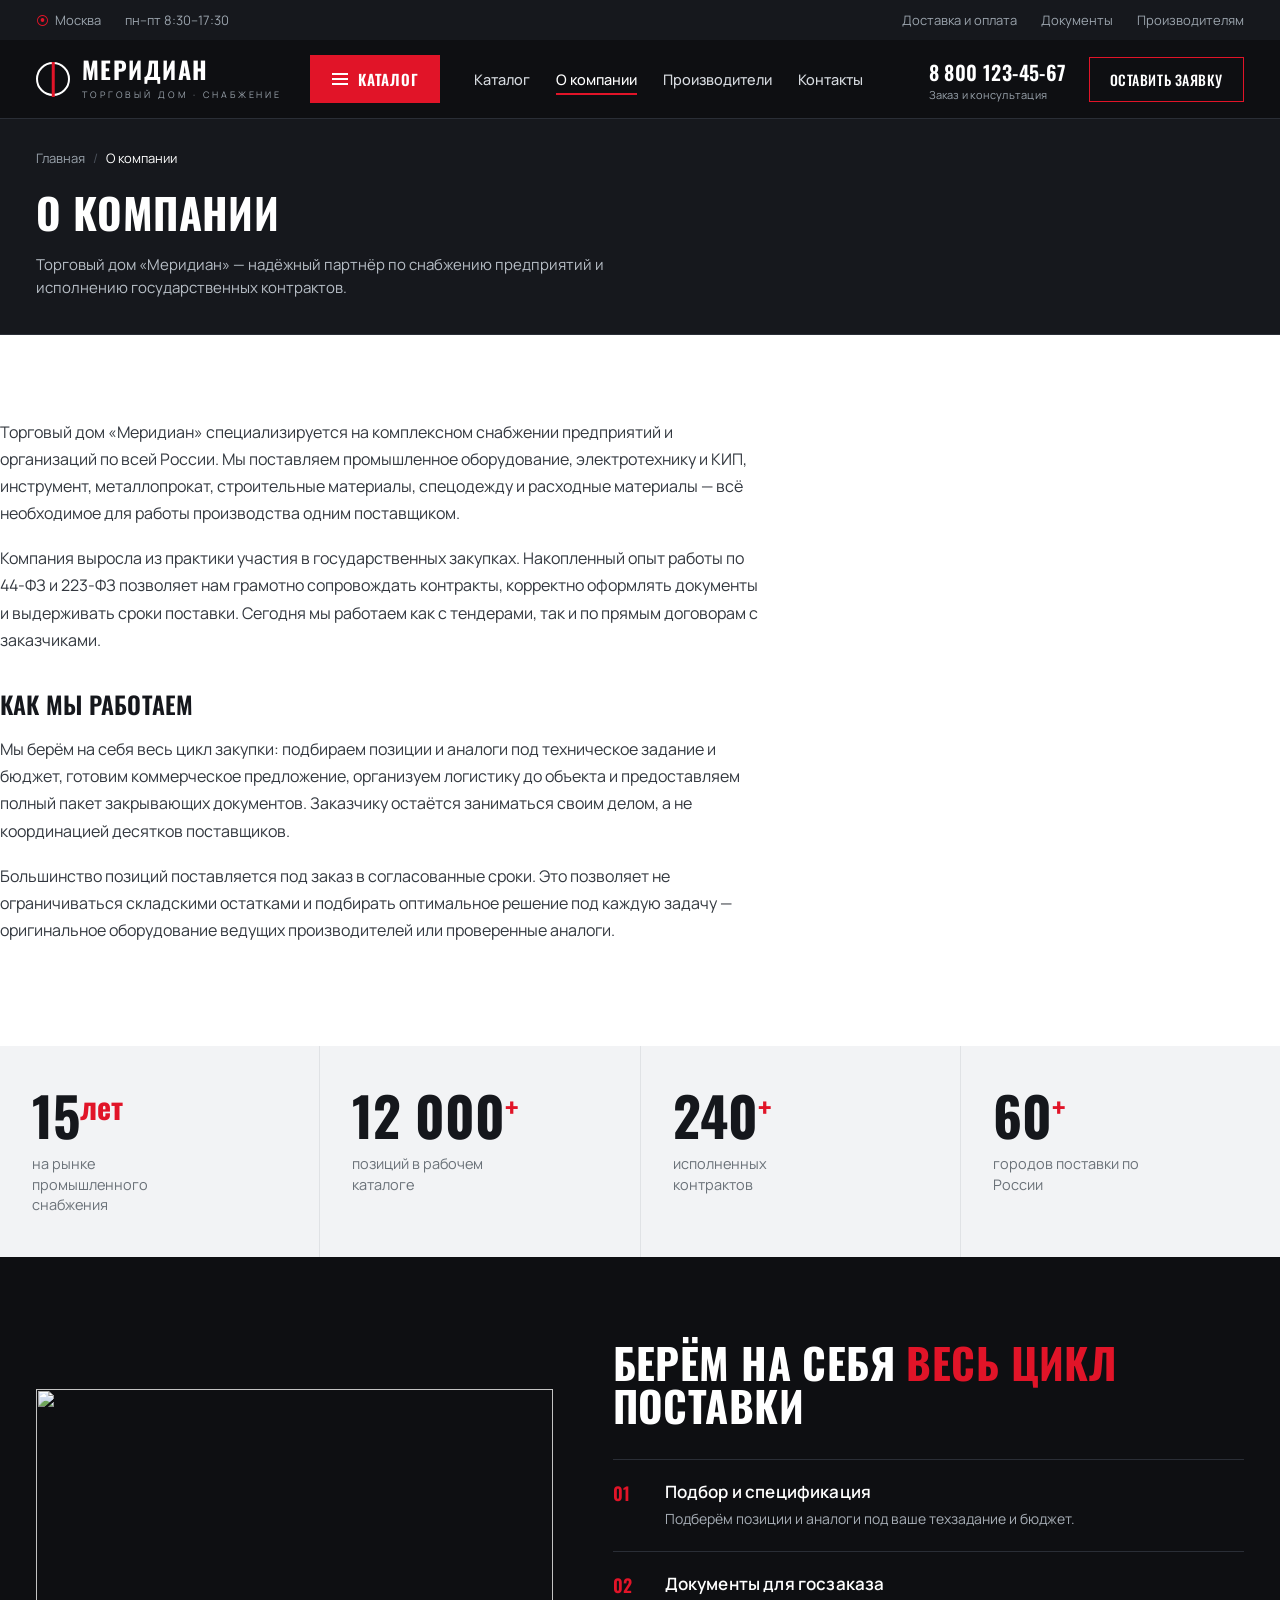
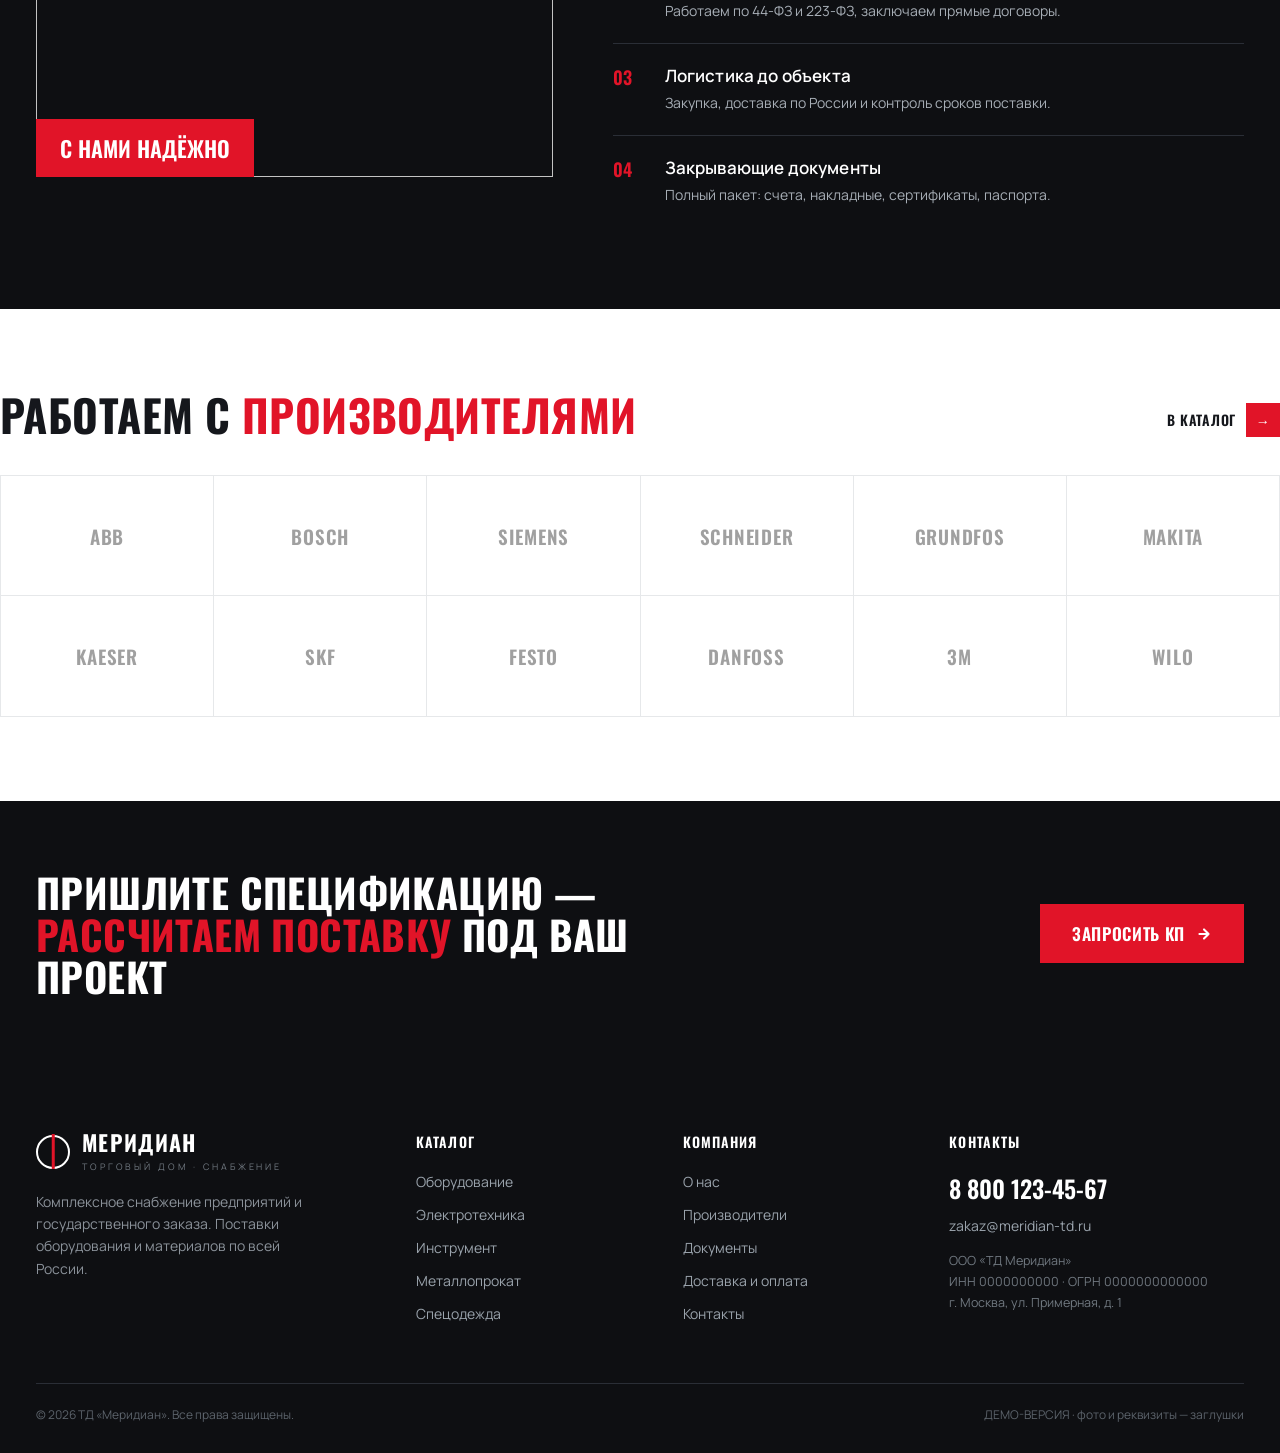
==== about.html @ c136e43e "Build Meridian catalog site: 5 pages + shared assets Co-Authored-By: Claude Opus 4.8 (1M context) <n" ====
<!DOCTYPE html>
<html lang="ru">
<head>
<meta charset="UTF-8">
<meta name="viewport" content="width=device-width, initial-scale=1.0">
<title>О компании — ТД «Меридиан»</title>
<meta name="description" content="ТД «Меридиан» — комплексное снабжение предприятий и государственного заказа. О компании, опыт, преимущества.">
<link rel="preconnect" href="https://fonts.googleapis.com">
<link rel="preconnect" href="https://fonts.gstatic.com" crossorigin>
<link href="https://fonts.googleapis.com/css2?family=Oswald:wght@500;600;700&family=Manrope:wght@400;500;600;700&display=swap" rel="stylesheet">
<link rel="stylesheet" href="assets/styles.css">
</head>
<body>

<div class="topbar"><div class="wrap">
  <div class="l"><span class="pin">Москва</span><span>пн–пт 8:30–17:30</span></div>
  <div class="r"><a href="contacts.html">Доставка и оплата</a><a href="contacts.html">Документы</a><a href="contacts.html">Производителям</a></div>
</div></div>

<header><div class="wrap hdr">
  <a class="logo" href="index.html"><span class="mark"></span><span><b>МЕРИДИАН</b><small>ТОРГОВЫЙ ДОМ · СНАБЖЕНИЕ</small></span></a>
  <a class="btn-cat" href="catalog.html"><span class="burger"><i></i><i></i><i></i></span>Каталог</a>
  <nav>
    <a href="catalog.html">Каталог</a>
    <a href="about.html" class="active">О компании</a>
    <a href="index.html#brands">Производители</a>
    <a href="contacts.html">Контакты</a>
  </nav>
  <div class="right">
    <div class="phone">8 800 123-45-67<small>Заказ и консультация</small></div>
    <a class="btn-req" href="contacts.html">Оставить заявку</a>
    <button class="mob-toggle" aria-label="Меню"><i></i><i></i><i></i></button>
  </div>
</div>
<div class="mob-menu">
  <a href="catalog.html">Каталог</a><a href="about.html">О компании</a>
  <a href="index.html#brands">Производители</a><a href="contacts.html">Контакты</a>
</div></header>

<section class="page-head"><div class="wrap">
  <div class="crumbs"><a href="index.html">Главная</a><span class="sep">/</span><span style="color:#fff">О компании</span></div>
  <h1>О компании</h1>
  <p>Торговый дом «Меридиан» — надёжный партнёр по снабжению предприятий и исполнению государственных контрактов.</p>
</div></section>

<section class="section wrap">
  <div class="prose">
    <p>Торговый дом «Меридиан» специализируется на комплексном снабжении предприятий и организаций по всей России. Мы поставляем промышленное оборудование, электротехнику и КИП, инструмент, металлопрокат, строительные материалы, спецодежду и расходные материалы — всё необходимое для работы производства одним поставщиком.</p>
    <p>Компания выросла из практики участия в государственных закупках. Накопленный опыт работы по 44-ФЗ и 223-ФЗ позволяет нам грамотно сопровождать контракты, корректно оформлять документы и выдерживать сроки поставки. Сегодня мы работаем как с тендерами, так и по прямым договорам с заказчиками.</p>
    <h3>Как мы работаем</h3>
    <p>Мы берём на себя весь цикл закупки: подбираем позиции и аналоги под техническое задание и бюджет, готовим коммерческое предложение, организуем логистику до объекта и предоставляем полный пакет закрывающих документов. Заказчику остаётся заниматься своим делом, а не координацией десятков поставщиков.</p>
    <p>Большинство позиций поставляется под заказ в согласованные сроки. Это позволяет не ограничиваться складскими остатками и подбирать оптимальное решение под каждую задачу — оригинальное оборудование ведущих производителей или проверенные аналоги.</p>
  </div>
</section>

<section class="stats"><div class="wrap">
  <div class="stat"><b>15<sup>лет</sup></b><span>на рынке промышленного снабжения</span></div>
  <div class="stat"><b>12 000<sup>+</sup></b><span>позиций в рабочем каталоге</span></div>
  <div class="stat"><b>240<sup>+</sup></b><span>исполненных контрактов</span></div>
  <div class="stat"><b>60<sup>+</sup></b><span>городов поставки по России</span></div>
</div></section>

<section class="adv section">
  <div class="wrap">
    <div class="img reveal"><img src="https://loremflickr.com/g/800/600/warehouse,logistics?lock=31" alt=""><span class="tag">С нами надёжно</span></div>
    <div>
      <h2 class="reveal">Берём на себя <span class="red">весь цикл</span> поставки</h2>
      <div class="list">
        <div class="row reveal"><div class="n">01</div><div><h4>Подбор и спецификация</h4><p>Подберём позиции и аналоги под ваше техзадание и бюджет.</p></div></div>
        <div class="row reveal"><div class="n">02</div><div><h4>Документы для госзаказа</h4><p>Работаем по 44-ФЗ и 223-ФЗ, заключаем прямые договоры.</p></div></div>
        <div class="row reveal"><div class="n">03</div><div><h4>Логистика до объекта</h4><p>Закупка, доставка по России и контроль сроков поставки.</p></div></div>
        <div class="row reveal"><div class="n">04</div><div><h4>Закрывающие документы</h4><p>Полный пакет: счета, накладные, сертификаты, паспорта.</p></div></div>
      </div>
    </div>
  </div>
</section>

<section class="section wrap brands" id="brands">
  <div class="sec-top"><h2>Работаем с <span class="red">производителями</span></h2><a class="see-all" href="catalog.html">В каталог <span class="sq">→</span></a></div>
  <div class="grid">
    <div class="brand">ABB</div><div class="brand">Bosch</div><div class="brand">Siemens</div>
    <div class="brand">Schneider</div><div class="brand">Grundfos</div><div class="brand">Makita</div>
    <div class="brand">KAESER</div><div class="brand">SKF</div><div class="brand">Festo</div>
    <div class="brand">Danfoss</div><div class="brand">3M</div><div class="brand">Wilo</div>
  </div>
</section>

<section class="ctaband">
  <div class="bg"></div>
  <div class="wrap">
    <h2>Пришлите спецификацию — <span class="red">рассчитаем поставку</span> под ваш проект</h2>
    <a class="h-btn primary" href="contacts.html" style="font-size:17px;padding:17px 32px">Запросить КП
      <svg class="arr-ico" viewBox="0 0 14 14" fill="none"><path d="M3 7h8M7 3l4 4-4 4" stroke="#fff" stroke-width="1.8" stroke-linecap="round" stroke-linejoin="round"/></svg></a>
  </div>
</section>

<footer><div class="wrap">
  <div class="foot">
    <div>
      <div class="logo"><span class="mark"></span><span><b>МЕРИДИАН</b><small style="color:#717981">ТОРГОВЫЙ ДОМ · СНАБЖЕНИЕ</small></span></div>
      <p style="margin-top:18px;font-size:14px;line-height:1.6;max-width:280px;color:#8b929a">Комплексное снабжение предприятий и государственного заказа. Поставки оборудования и материалов по всей России.</p>
    </div>
    <div><h5>Каталог</h5><ul><li><a href="catalog.html">Оборудование</a></li><li><a href="catalog.html">Электротехника</a></li><li><a href="catalog.html">Инструмент</a></li><li><a href="catalog.html">Металлопрокат</a></li><li><a href="catalog.html">Спецодежда</a></li></ul></div>
    <div><h5>Компания</h5><ul><li><a href="about.html">О нас</a></li><li><a href="index.html#brands">Производители</a></li><li><a href="contacts.html">Документы</a></li><li><a href="contacts.html">Доставка и оплата</a></li><li><a href="contacts.html">Контакты</a></li></ul></div>
    <div>
      <h5>Контакты</h5>
      <div class="ph">8 800 123-45-67</div>
      <p style="margin-top:8px"><a href="mailto:zakaz@meridian-td.ru">zakaz@meridian-td.ru</a></p>
      <p class="foot-req">ООО «ТД Меридиан»<br>ИНН 0000000000 · ОГРН 0000000000000<br>г. Москва, ул. Примерная, д. 1</p>
    </div>
  </div>
  <div class="foot-bottom"><span>© 2026 ТД «Меридиан». Все права защищены.</span><span>ДЕМО-ВЕРСИЯ · фото и реквизиты — заглушки</span></div>
</div></footer>

<script src="assets/main.js"></script>
</body>
</html>
---- assets/styles.css ----
:root{
  --black:#0E0F12; --black-2:#16181D; --gray:#23262D; --line:#2A2E36;
  --paper:#FFFFFF; --soft:#F2F3F5; --red:#E11428; --red-d:#B60E1F;
  --txt:#15171C; --muted:#6A7178; --muted-d:#9AA3AC;
}
*{margin:0;padding:0;box-sizing:border-box}
html{scroll-behavior:smooth}
body{font-family:'Manrope',sans-serif;background:var(--paper);color:var(--txt);-webkit-font-smoothing:antialiased;overflow-x:hidden}
h1,h2,h3,h4,.disp{font-family:'Oswald',sans-serif;text-transform:uppercase;letter-spacing:.01em;font-weight:600}
.wrap{max-width:1280px;margin:0 auto;padding:0 36px}
a{text-decoration:none;color:inherit}
.red{color:var(--red)}
img{display:block;max-width:100%}

/* ===== TOP BAR ===== */
.topbar{background:var(--black-2);color:var(--muted-d);font-size:13px}
.topbar .wrap{display:flex;justify-content:space-between;align-items:center;height:40px}
.topbar a{color:var(--muted-d);transition:.2s}
.topbar a:hover{color:#fff}
.topbar .l,.topbar .r{display:flex;gap:24px;align-items:center}
.topbar .pin::before{content:"⦿";margin-right:6px;color:var(--red)}

/* ===== HEADER ===== */
header{background:var(--black);position:sticky;top:0;z-index:200;border-bottom:1px solid var(--line)}
.hdr{display:flex;align-items:center;gap:28px;height:78px}
.logo{display:flex;align-items:center;gap:12px;color:#fff}
.logo .mark{width:34px;height:34px;border:2.5px solid #fff;border-radius:50%;position:relative;flex:none}
.logo .mark::before{content:"";position:absolute;left:50%;top:-2.5px;bottom:-2.5px;width:2.5px;background:var(--red);transform:translateX(-50%)}
.logo b{font-family:'Oswald',sans-serif;font-size:24px;font-weight:700;letter-spacing:.06em;line-height:1}
.logo small{display:block;font-size:9px;letter-spacing:.32em;color:var(--muted-d);margin-top:3px;font-family:'Manrope'}
.btn-cat{background:var(--red);color:#fff;font-family:'Oswald';text-transform:uppercase;font-weight:600;letter-spacing:.05em;font-size:15px;padding:13px 22px;display:flex;align-items:center;gap:10px;transition:.2s}
.btn-cat:hover{background:var(--red-d)}
.btn-cat .burger{display:flex;flex-direction:column;gap:3px}
.btn-cat .burger i{width:16px;height:2px;background:#fff;display:block}
header nav{display:flex;gap:26px;margin-left:6px}
header nav a{color:#D7DBE0;font-size:14.5px;font-weight:500;transition:.2s;position:relative;padding:6px 0}
header nav a:hover,header nav a.active{color:#fff}
header nav a.active::after{content:"";position:absolute;left:0;right:0;bottom:0;height:2px;background:var(--red)}
.hdr .right{margin-left:auto;display:flex;align-items:center;gap:22px}
.hdr .phone{color:#fff;font-family:'Oswald';font-size:20px;font-weight:600;letter-spacing:.02em}
.hdr .phone small{display:block;font-family:'Manrope';font-size:11px;color:var(--muted-d);font-weight:400;letter-spacing:.02em;text-transform:none}
.btn-req{background:transparent;border:1.5px solid var(--red);color:#fff;font-family:'Oswald';text-transform:uppercase;font-weight:500;letter-spacing:.04em;font-size:14px;padding:11px 20px;transition:.2s;cursor:pointer}
.btn-req:hover{background:var(--red)}
.mob-toggle{display:none;background:none;border:none;flex-direction:column;gap:5px;cursor:pointer;padding:6px}
.mob-toggle i{width:24px;height:2px;background:#fff;display:block}
.mob-menu{display:none;background:var(--black-2);border-bottom:1px solid var(--line)}
.mob-menu a{display:block;color:#D7DBE0;padding:14px 36px;border-top:1px solid var(--line);font-weight:500}
.mob-menu.open{display:block}

/* ===== BUTTONS ===== */
.h-btn{font-family:'Oswald';text-transform:uppercase;font-weight:600;letter-spacing:.04em;font-size:16px;padding:15px 28px;display:inline-flex;align-items:center;gap:11px;transition:.2s;cursor:pointer;border:none}
.h-btn.primary{background:var(--red);color:#fff}.h-btn.primary:hover{background:var(--red-d)}
.h-btn.ghost{border:1.5px solid #444a54;color:#fff;background:transparent}.h-btn.ghost:hover{border-color:#fff}
.arr-ico{width:16px;height:16px}

/* ===== HERO ===== */
.hero{position:relative;background:var(--black);color:#fff;overflow:hidden}
.hero .bg{position:absolute;inset:0;background:url("https://loremflickr.com/g/1600/900/factory,industrial?lock=10") center/cover;opacity:.28;filter:contrast(1.1)}
.hero .bg::after{content:"";position:absolute;inset:0;background:linear-gradient(100deg,var(--black) 30%,rgba(14,15,18,.55) 70%,rgba(225,20,40,.25))}
.hero .wrap{position:relative;padding:78px 36px 0}
.hero .eyebrow{font-family:'Manrope';font-size:13px;letter-spacing:.18em;text-transform:uppercase;color:var(--red);font-weight:600}
.hero h1{font-size:clamp(38px,5.6vw,68px);line-height:1.02;margin-top:18px;max-width:880px;font-weight:700}
.hero .sub{font-family:'Manrope';font-size:18px;color:#C4CAD1;margin-top:22px;max-width:560px;line-height:1.55}
.hero-actions{margin-top:34px;display:flex;gap:16px;flex-wrap:wrap}
.pills{display:flex;gap:14px;margin-top:48px;flex-wrap:wrap;padding-bottom:42px}
.pill{display:flex;align-items:center;gap:12px;background:rgba(255,255,255,.05);border:1px solid var(--line);padding:14px 18px;font-size:14px;color:#D7DBE0;font-weight:500}
.pill .dot{width:9px;height:9px;background:var(--red);flex:none;transform:rotate(45deg)}
.notice{position:relative;background:var(--red);color:#fff;font-size:13.5px;font-weight:500}
.notice .wrap{padding:11px 36px;display:flex;align-items:center;gap:10px}
.notice b{font-family:'Oswald';letter-spacing:.04em}

/* ===== STATS ===== */
.stats{background:var(--soft)}
.stats .wrap{display:grid;grid-template-columns:repeat(4,1fr);gap:1px;background:#e0e2e5;padding:0}
.stat{background:var(--soft);padding:42px 32px;text-align:left}
.stat b{font-family:'Oswald';font-size:54px;font-weight:700;color:var(--txt);line-height:1;display:block}
.stat b sup{color:var(--red);font-size:30px;top:-.5em}
.stat span{display:block;margin-top:12px;color:var(--muted);font-size:14.5px;line-height:1.4;max-width:170px}

/* ===== SECTION HEADS ===== */
.section{padding:84px 0}
.sec-top{display:flex;justify-content:space-between;align-items:flex-end;margin-bottom:38px;gap:20px;flex-wrap:wrap}
.sec-top h2{font-size:clamp(30px,3.8vw,44px);font-weight:700;line-height:1}
.see-all{font-family:'Oswald';text-transform:uppercase;font-weight:600;letter-spacing:.05em;font-size:14px;color:var(--txt);display:flex;align-items:center;gap:10px;transition:.2s}
.see-all .sq{width:34px;height:34px;background:var(--red);color:#fff;display:flex;align-items:center;justify-content:center;transition:.2s}
.see-all:hover .sq{background:var(--red-d)}

/* ===== CATALOG GRID (categories) ===== */
.cat-grid{display:grid;grid-template-columns:repeat(4,1fr);gap:18px}
.cat{position:relative;aspect-ratio:1/1.02;overflow:hidden;background:var(--black);display:block}
.cat img{position:absolute;inset:0;width:100%;height:100%;object-fit:cover;filter:grayscale(1) contrast(1.05);transition:.5s;opacity:.85}
.cat::after{content:"";position:absolute;inset:0;background:linear-gradient(180deg,rgba(14,15,18,.1) 30%,rgba(14,15,18,.92))}
.cat:hover img{transform:scale(1.06);opacity:1}
.cat .body{position:absolute;left:0;right:0;bottom:0;padding:22px;z-index:2}
.cat .lbl{display:inline-block;background:var(--red);color:#fff;font-family:'Oswald';text-transform:uppercase;font-weight:600;font-size:11px;letter-spacing:.08em;padding:5px 10px;margin-bottom:12px}
.cat h3{color:#fff;font-size:21px;line-height:1.05;font-weight:600}
.cat p{color:#B7BEC6;font-size:13px;margin-top:8px;font-family:'Manrope'}
.cat .go{position:absolute;top:18px;right:18px;width:38px;height:38px;background:rgba(255,255,255,.12);backdrop-filter:blur(4px);display:flex;align-items:center;justify-content:center;color:#fff;z-index:2;transition:.25s;opacity:0;transform:translateY(-6px)}
.cat:hover .go{opacity:1;transform:none;background:var(--red)}

/* ===== ADVANTAGES ===== */
.adv{background:var(--black);color:#fff}
.adv .wrap{display:grid;grid-template-columns:.9fr 1.1fr;gap:60px;align-items:center}
.adv .img{position:relative;aspect-ratio:4/3;overflow:hidden}
.adv .img img{width:100%;height:100%;object-fit:cover;filter:grayscale(.4) contrast(1.05)}
.adv .img .tag{position:absolute;left:0;bottom:0;background:var(--red);color:#fff;padding:18px 24px;font-family:'Oswald';font-size:22px;font-weight:600;text-transform:uppercase;line-height:1}
.adv h2{font-size:clamp(30px,3.6vw,42px);font-weight:700;line-height:1.02}
.adv .list{margin-top:32px;display:grid;gap:2px}
.adv .row{display:flex;gap:18px;padding:20px 0;border-top:1px solid var(--line)}
.adv .row .n{font-family:'Oswald';color:var(--red);font-size:18px;font-weight:600;flex:none;width:34px}
.adv .row h4{font-size:17px;font-weight:600;text-transform:none;font-family:'Manrope';color:#fff;margin-bottom:5px}
.adv .row p{color:#A7AEB6;font-size:14px;line-height:1.5}

/* ===== BRANDS ===== */
.brands .grid{display:grid;grid-template-columns:repeat(6,1fr);gap:1px;background:#e6e8ea;border:1px solid #e6e8ea}
.brand{background:#fff;aspect-ratio:16/9;display:flex;align-items:center;justify-content:center;font-family:'Oswald';font-weight:600;font-size:19px;letter-spacing:.04em;color:#9aa1a8;filter:grayscale(1);transition:.25s;text-transform:uppercase}
.brand:hover{color:var(--txt);filter:none}

/* ===== GEOGRAPHY ===== */
.geo{background:var(--soft)}
.geo .wrap{display:grid;grid-template-columns:.8fr 1.2fr;gap:48px}
.geo .tabs{display:flex;flex-direction:column;gap:10px}
.geo .tab{background:#fff;border-left:3px solid transparent;padding:16px 20px;font-weight:600;font-family:'Manrope';font-size:15px;cursor:pointer;transition:.2s;display:flex;justify-content:space-between;align-items:center}
.geo .tab.active,.geo .tab:hover{border-left-color:var(--red);color:var(--red)}
.geo .panel{background:#fff;padding:38px}
.geo .panel .label{font-family:'Oswald';text-transform:uppercase;color:var(--muted);font-size:12px;letter-spacing:.1em;margin-bottom:6px}
.geo .panel .val{font-size:17px;font-weight:600;margin-bottom:22px}
.geo .panel .row2{display:grid;grid-template-columns:1fr 1fr;gap:22px}

/* ===== CTA ===== */
.ctaband{position:relative;background:var(--black);color:#fff;overflow:hidden}
.ctaband .bg{position:absolute;inset:0;background:url("https://loremflickr.com/g/1600/500/factory,industrial?lock=32") center/cover;opacity:.2}
.ctaband .wrap{position:relative;padding:70px 36px;display:flex;justify-content:space-between;align-items:center;gap:30px;flex-wrap:wrap}
.ctaband h2{font-size:clamp(28px,3.4vw,40px);font-weight:700;max-width:620px;line-height:1.05}

/* ===== FOOTER ===== */
footer{background:var(--black);color:var(--muted-d);padding:64px 0 30px}
.foot{display:grid;grid-template-columns:1.5fr 1fr 1fr 1.3fr;gap:40px}
footer .logo b{font-size:22px}
footer h5{font-family:'Oswald';text-transform:uppercase;color:#fff;font-size:14px;letter-spacing:.08em;margin-bottom:18px;font-weight:600}
footer ul{list-style:none}
footer li{margin-bottom:11px}
footer a{font-size:14px;transition:.2s}
footer a:hover{color:#fff}
footer .ph{font-family:'Oswald';font-size:24px;color:#fff;font-weight:600}
.foot-req{font-size:12.5px;line-height:1.7;color:#717981;margin-top:14px}
.foot-bottom{margin-top:48px;padding-top:22px;border-top:1px solid var(--line);display:flex;justify-content:space-between;font-size:12px;color:#5C636B;flex-wrap:wrap;gap:10px}

/* ===== BREADCRUMBS / PAGE HEAD ===== */
.page-head{background:var(--black-2);color:#fff;padding:30px 0 34px;border-bottom:1px solid var(--line)}
.crumbs{font-size:13px;color:var(--muted-d);display:flex;gap:8px;flex-wrap:wrap}
.crumbs a:hover{color:#fff}
.crumbs .sep{color:#4a505a}
.page-head h1{font-size:clamp(28px,3.6vw,42px);font-weight:700;margin-top:14px}
.page-head p{color:#B7BEC6;margin-top:10px;max-width:640px;font-size:15px;line-height:1.55}

/* ===== CATALOG LAYOUT (products) ===== */
.catalog{display:grid;grid-template-columns:260px 1fr;gap:36px;align-items:start}
.side{border:1px solid #e6e8ea}
.side h5{font-family:'Oswald';text-transform:uppercase;font-size:14px;letter-spacing:.08em;padding:18px 20px;background:var(--soft);border-bottom:1px solid #e6e8ea}
.side a{display:block;padding:13px 20px;font-size:14px;font-weight:500;border-bottom:1px solid #eef0f2;transition:.2s}
.side a:last-child{border-bottom:none}
.side a:hover{background:var(--soft);color:var(--red)}
.side a.active{color:var(--red);border-left:3px solid var(--red);padding-left:17px}
.prod-grid{display:grid;grid-template-columns:repeat(3,1fr);gap:20px}
.prod{border:1px solid #e6e8ea;background:#fff;display:flex;flex-direction:column;transition:.25s}
.prod:hover{box-shadow:0 12px 30px rgba(14,15,18,.12);transform:translateY(-3px)}
.prod .ph{position:relative;aspect-ratio:4/3;overflow:hidden;background:var(--soft)}
.prod .ph img{width:100%;height:100%;object-fit:cover;filter:grayscale(.5)}
.prod .stk{position:absolute;top:10px;left:10px;background:var(--black);color:#fff;font-family:'Oswald';font-size:10px;letter-spacing:.06em;text-transform:uppercase;padding:5px 9px}
.prod .body{padding:16px 16px 18px;display:flex;flex-direction:column;flex:1}
.prod .art{font-family:'Manrope';font-size:11px;color:var(--muted);letter-spacing:.04em}
.prod h3{font-family:'Manrope';font-size:15px;font-weight:600;text-transform:none;letter-spacing:0;margin:6px 0 12px;line-height:1.35;color:var(--txt)}
.prod .price{margin-top:auto;font-family:'Oswald';text-transform:uppercase;font-size:14px;color:var(--txt);font-weight:600}
.prod .price span{display:block;font-family:'Manrope';font-size:11px;color:var(--muted);font-weight:400;text-transform:none;margin-top:2px}
.prod .req{margin-top:14px;width:100%;justify-content:center;font-size:14px;padding:11px}

/* ===== PRODUCT PAGE ===== */
.pdp{display:grid;grid-template-columns:1fr 1fr;gap:48px;align-items:start}
.pdp .gallery .main{aspect-ratio:4/3;overflow:hidden;background:var(--soft);border:1px solid #e6e8ea}
.pdp .gallery .main img{width:100%;height:100%;object-fit:cover;filter:grayscale(.4)}
.pdp .gallery .thumbs{display:grid;grid-template-columns:repeat(4,1fr);gap:10px;margin-top:10px}
.pdp .gallery .thumbs div{aspect-ratio:1;overflow:hidden;border:1px solid #e6e8ea;cursor:pointer}
.pdp .gallery .thumbs img{width:100%;height:100%;object-fit:cover;filter:grayscale(.6)}
.pdp .info .art{font-family:'Manrope';font-size:13px;color:var(--muted)}
.pdp .info h1{font-size:clamp(24px,3vw,34px);font-weight:700;margin:8px 0 16px;line-height:1.05}
.pdp .info .lead{color:var(--muted);line-height:1.6;font-size:15px}
.pdp .pricebox{border:1px solid #e6e8ea;padding:24px;margin:24px 0;display:flex;justify-content:space-between;align-items:center;gap:20px;flex-wrap:wrap;background:var(--soft)}
.pdp .pricebox .pr{font-family:'Oswald';text-transform:uppercase;font-size:24px;font-weight:700}
.pdp .pricebox .pr span{display:block;font-family:'Manrope';font-size:12px;color:var(--muted);font-weight:400;text-transform:none;margin-top:4px}
.spec-table{width:100%;border-collapse:collapse;margin-top:10px}
.spec-table th,.spec-table td{text-align:left;padding:13px 0;border-bottom:1px solid #eef0f2;font-size:14px}
.spec-table th{color:var(--muted);font-weight:500;width:45%}
.spec-table td{font-weight:600}
.spec-h{font-family:'Oswald';text-transform:uppercase;font-size:18px;font-weight:600;margin:30px 0 6px}

/* ===== ABOUT ===== */
.prose{max-width:760px}
.prose p{font-size:16px;line-height:1.7;color:#33383f;margin-bottom:18px}
.prose h3{font-size:24px;font-weight:600;margin:32px 0 14px}

/* ===== CONTACTS ===== */
.contacts-grid{display:grid;grid-template-columns:1fr 1fr;gap:48px;align-items:start}
.contact-card{border:1px solid #e6e8ea;padding:30px}
.contact-card .label{font-family:'Oswald';text-transform:uppercase;color:var(--muted);font-size:12px;letter-spacing:.1em;margin-bottom:5px}
.contact-card .val{font-size:17px;font-weight:600;margin-bottom:22px}
.contact-card .val a:hover{color:var(--red)}
.form label{display:block;font-size:13px;font-weight:600;margin:0 0 7px}
.form input,.form textarea{width:100%;border:1px solid #d7dbe0;padding:13px 15px;font-family:'Manrope';font-size:15px;margin-bottom:18px;background:#fff}
.form input:focus,.form textarea:focus{outline:none;border-color:var(--red)}
.form textarea{min-height:120px;resize:vertical}
.map-ph{aspect-ratio:16/8;background:linear-gradient(135deg,#23262d,#0e0f12);display:flex;align-items:center;justify-content:center;color:var(--muted-d);font-family:'Oswald';letter-spacing:.06em;text-transform:uppercase;font-size:14px;border:1px solid var(--line);margin-top:24px}
.form-note{font-size:12px;color:var(--muted);margin-top:-8px;margin-bottom:14px}

/* ===== RELATED ===== */
.related .prod-grid{grid-template-columns:repeat(4,1fr)}

/* ===== REVEAL ===== */
.reveal{opacity:0;transform:translateY(22px);transition:opacity .7s cubic-bezier(.2,.7,.2,1),transform .7s cubic-bezier(.2,.7,.2,1)}
.reveal.in{opacity:1;transform:none}

@media(max-width:1040px){
  .cat-grid{grid-template-columns:repeat(2,1fr)}
  .brands .grid{grid-template-columns:repeat(3,1fr)}
  .stats .wrap{grid-template-columns:repeat(2,1fr)}
  .adv .wrap,.geo .wrap,.pdp,.contacts-grid{grid-template-columns:1fr;gap:34px}
  .catalog{grid-template-columns:1fr}
  .prod-grid,.related .prod-grid{grid-template-columns:repeat(3,1fr)}
  header nav,.topbar{display:none}
  .mob-toggle{display:flex}
  .hdr .phone{display:none}
}
@media(max-width:600px){
  .wrap{padding:0 18px}.hero .wrap{padding:54px 18px 0}
  .cat-grid,.brands .grid,.prod-grid,.related .prod-grid{grid-template-columns:1fr 1fr}
  .foot{grid-template-columns:1fr 1fr}
  .btn-req{display:none}
}
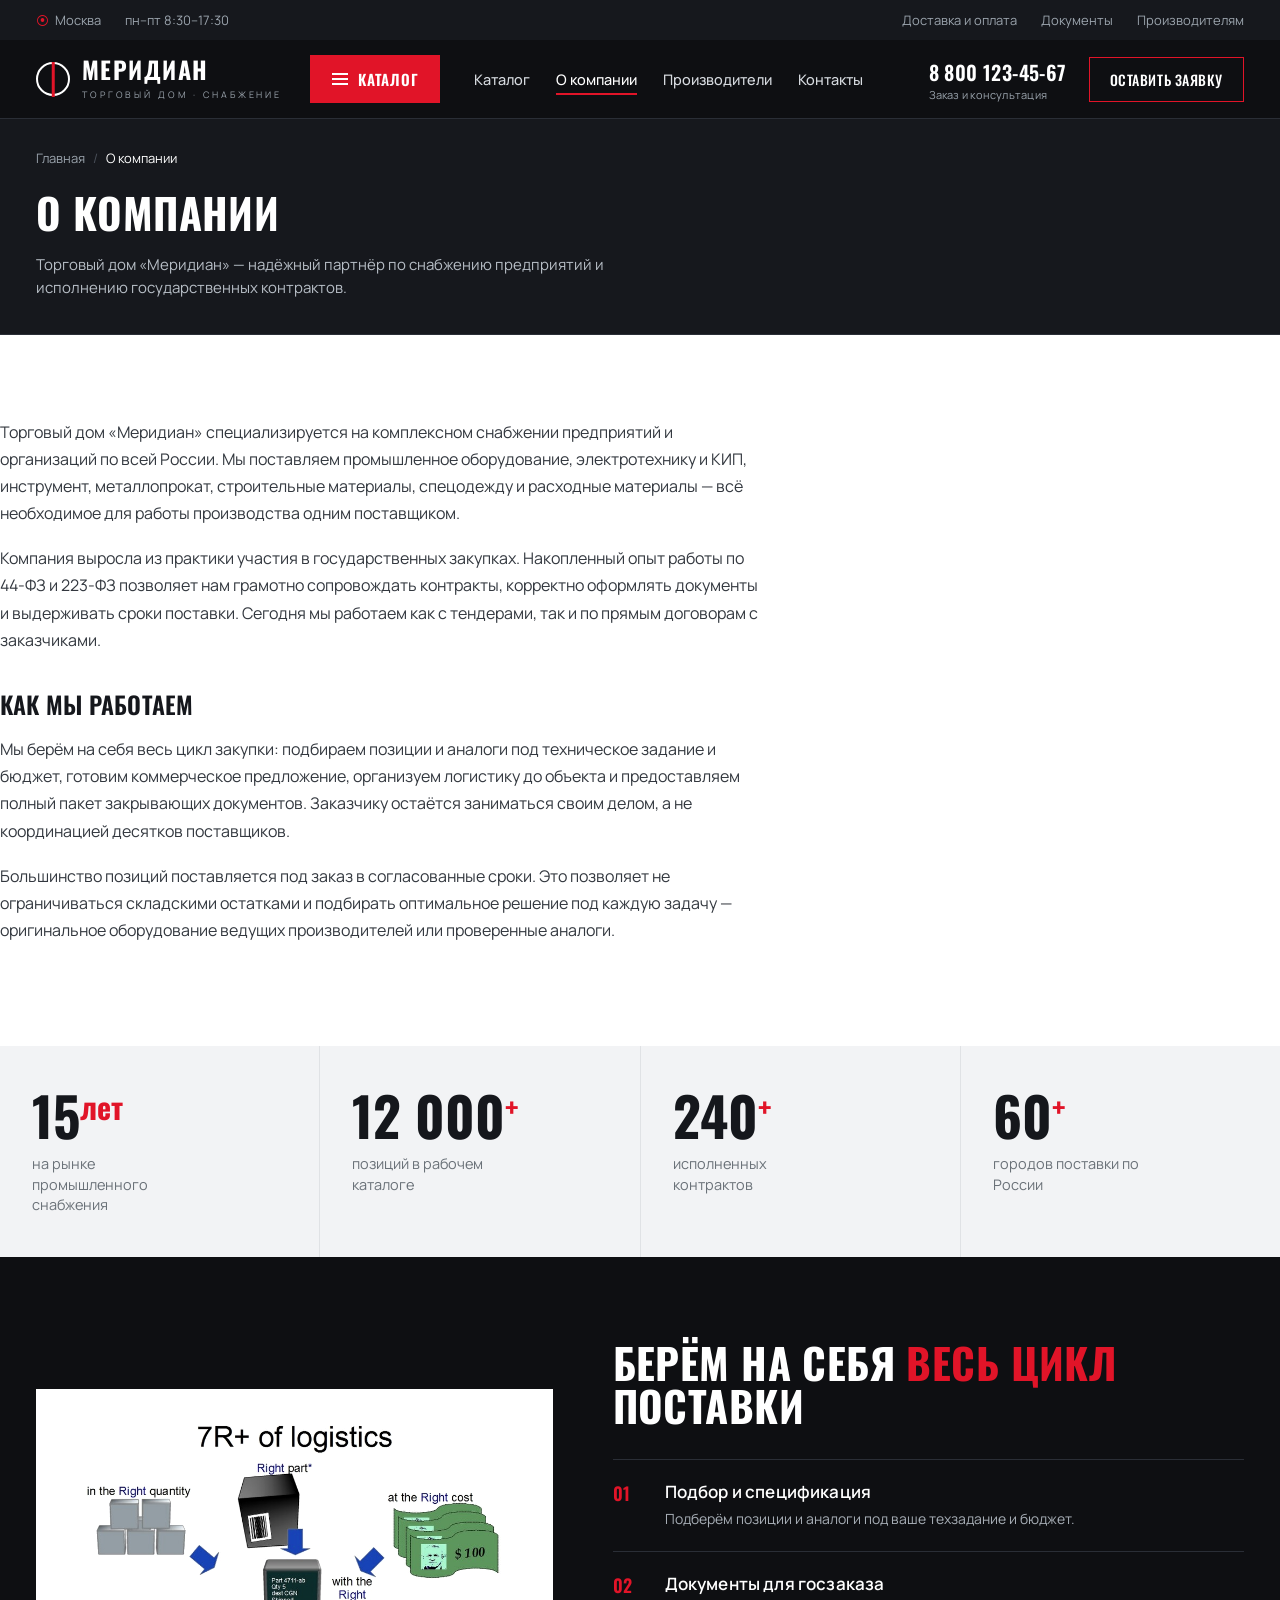
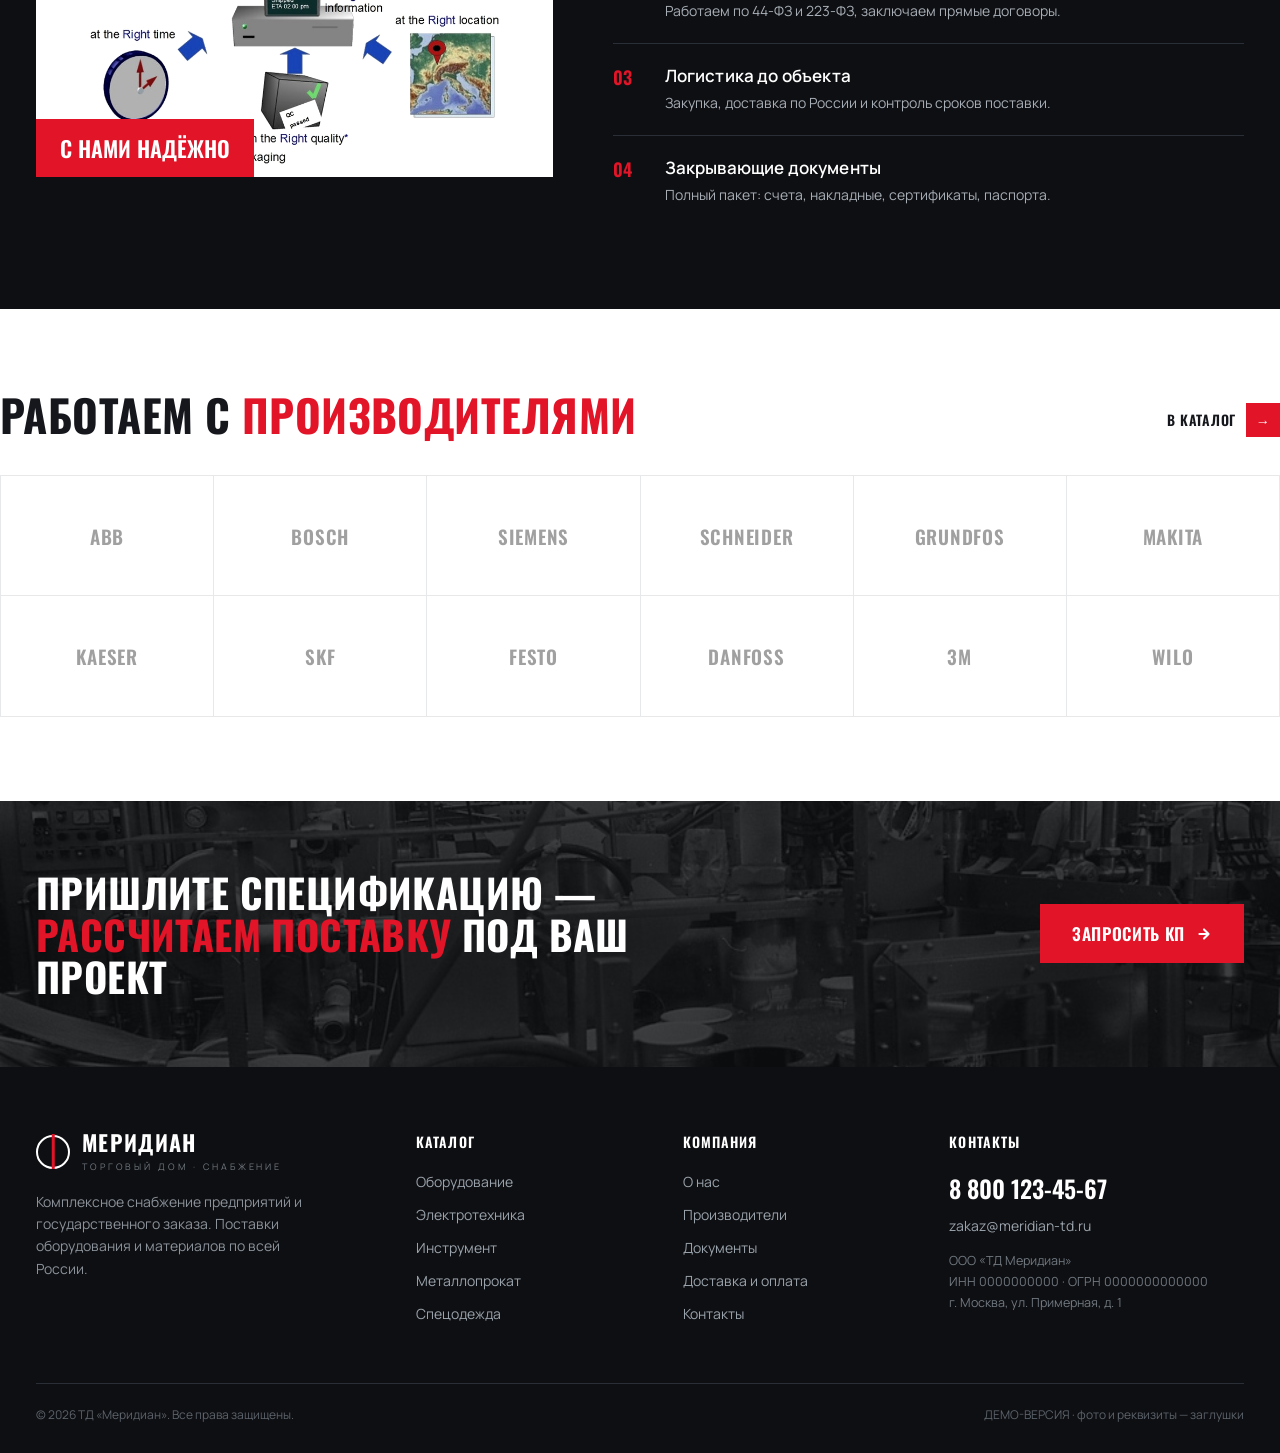
==== commit 1ec398a4: "Use real local equipment photos from Wikimedia Commons Replace random loremflickr placeholders with " ====
--- a/about.html
+++ b/about.html
@@ -62,7 +62,7 @@
 
 <section class="adv section">
   <div class="wrap">
-    <div class="img reveal"><img src="https://loremflickr.com/g/800/600/warehouse,logistics?lock=31" alt=""><span class="tag">С нами надёжно</span></div>
+    <div class="img reveal"><img src="assets/img/warehouse.jpg" alt=""><span class="tag">С нами надёжно</span></div>
     <div>
       <h2 class="reveal">Берём на себя <span class="red">весь цикл</span> поставки</h2>
       <div class="list">
--- a/assets/styles.css
+++ b/assets/styles.css
@@ -55,7 +55,7 @@
 
 /* ===== HERO ===== */
 .hero{position:relative;background:var(--black);color:#fff;overflow:hidden}
-.hero .bg{position:absolute;inset:0;background:url("https://loremflickr.com/g/1600/900/factory,industrial?lock=10") center/cover;opacity:.28;filter:contrast(1.1)}
+.hero .bg{position:absolute;inset:0;background:url("img/factory.jpg") center/cover;opacity:.28;filter:contrast(1.1)}
 .hero .bg::after{content:"";position:absolute;inset:0;background:linear-gradient(100deg,var(--black) 30%,rgba(14,15,18,.55) 70%,rgba(225,20,40,.25))}
 .hero .wrap{position:relative;padding:78px 36px 0}
 .hero .eyebrow{font-family:'Manrope';font-size:13px;letter-spacing:.18em;text-transform:uppercase;color:var(--red);font-weight:600}
@@ -129,7 +129,7 @@
 
 /* ===== CTA ===== */
 .ctaband{position:relative;background:var(--black);color:#fff;overflow:hidden}
-.ctaband .bg{position:absolute;inset:0;background:url("https://loremflickr.com/g/1600/500/factory,industrial?lock=32") center/cover;opacity:.2}
+.ctaband .bg{position:absolute;inset:0;background:url("img/factory.jpg") center/cover;opacity:.2}
 .ctaband .wrap{position:relative;padding:70px 36px;display:flex;justify-content:space-between;align-items:center;gap:30px;flex-wrap:wrap}
 .ctaband h2{font-size:clamp(28px,3.4vw,40px);font-weight:700;max-width:620px;line-height:1.05}
 
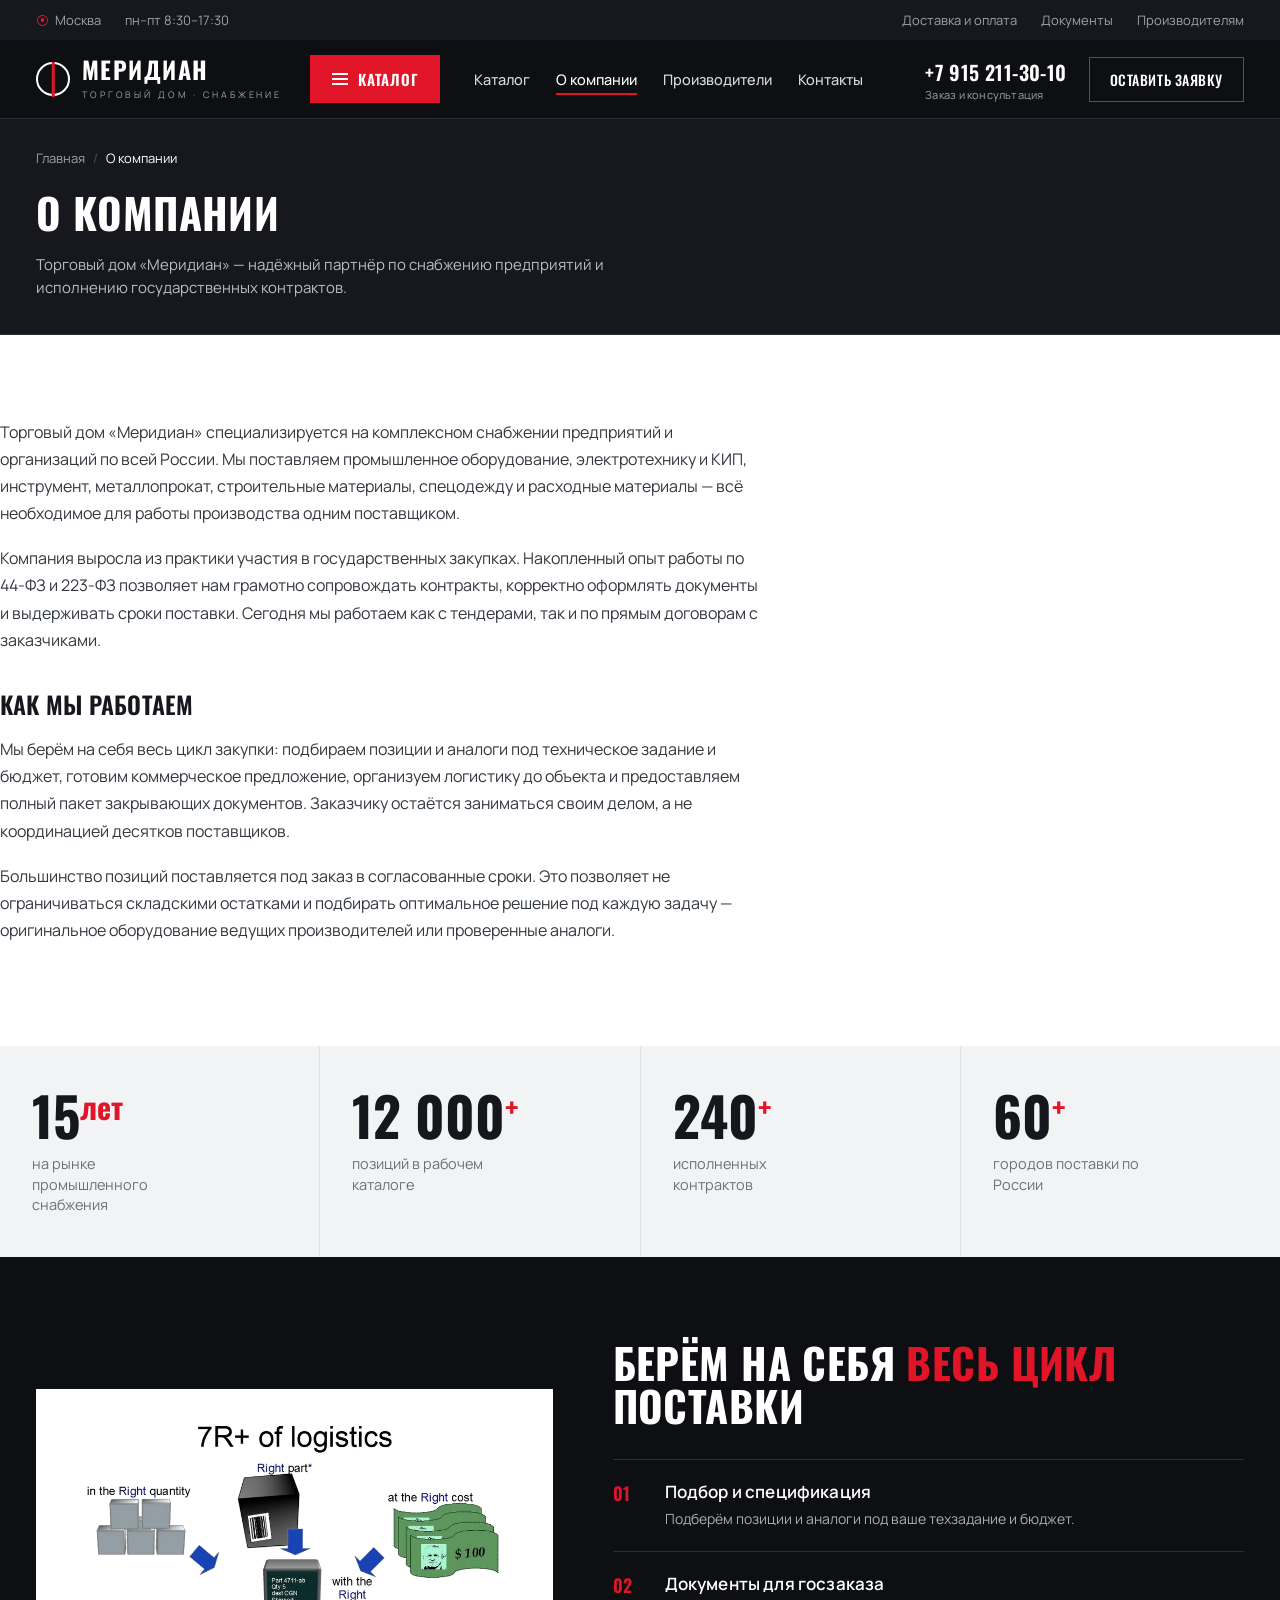
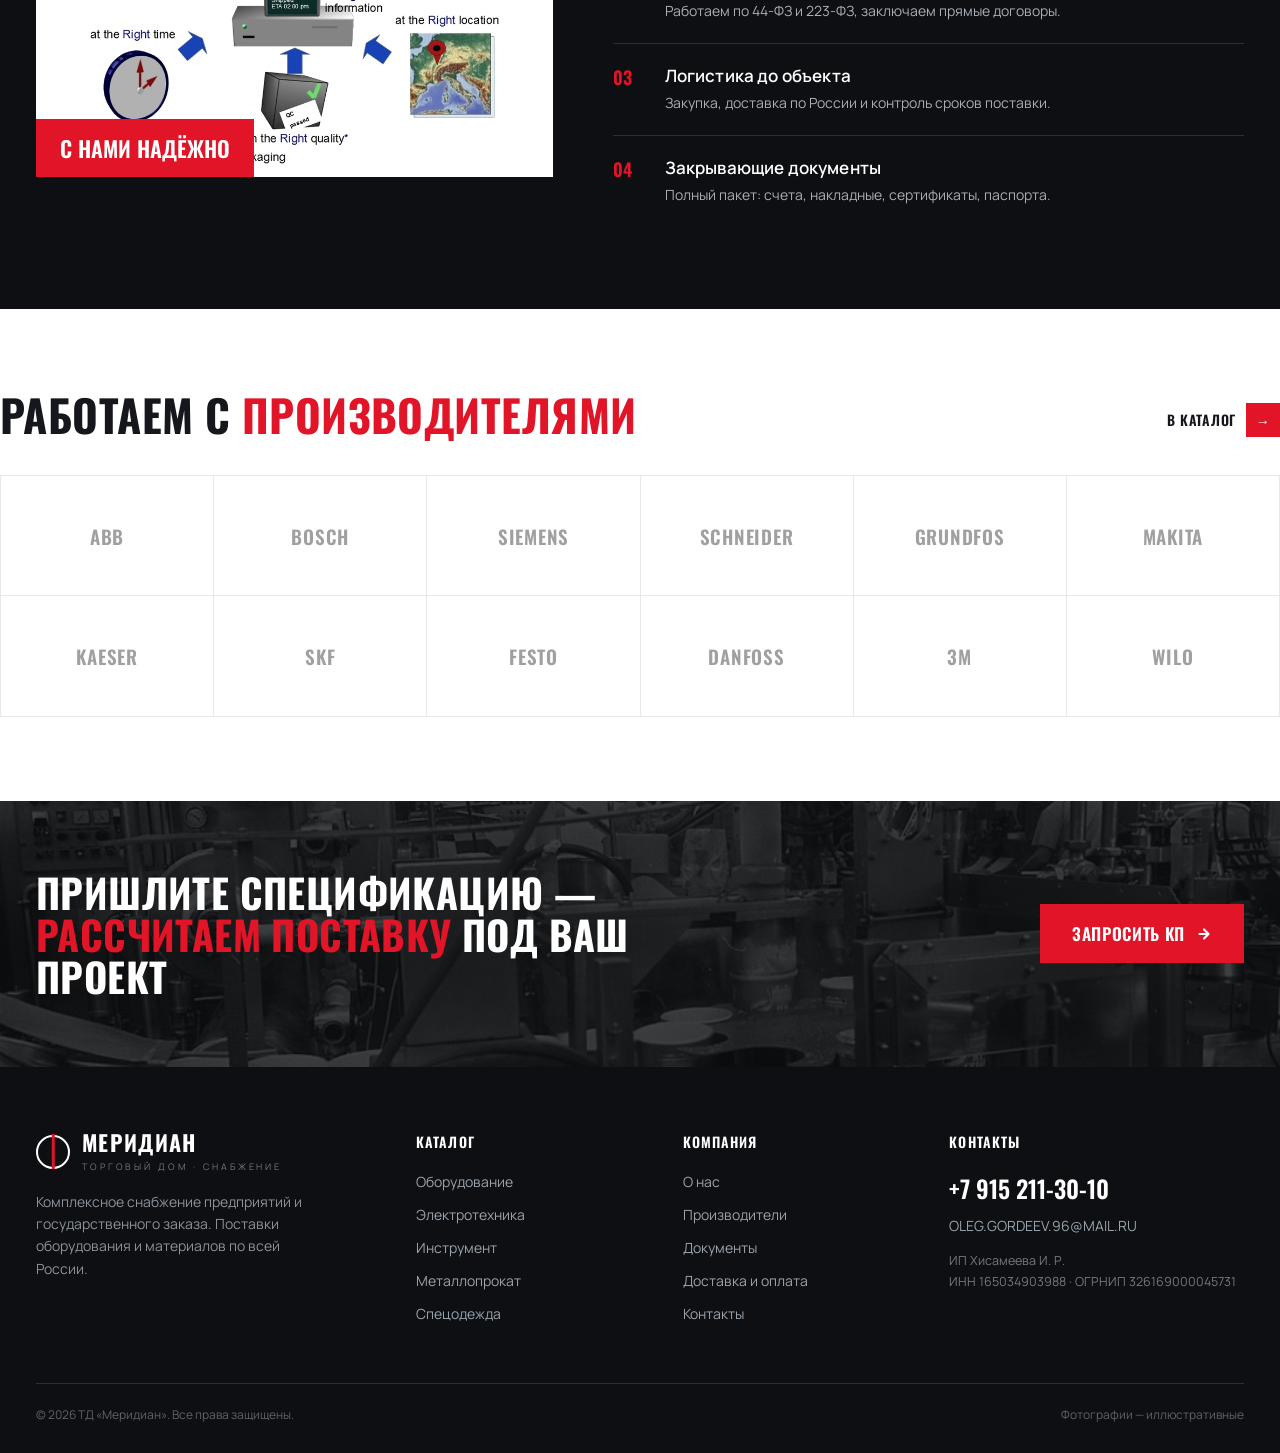
==== commit 1a1098c1: "Wire in real ИП requisites and contacts - Brand «Меридиан» kept as trade name; legal entity ИП Хисам" ====
--- a/about.html
+++ b/about.html
@@ -27,7 +27,7 @@
     <a href="contacts.html">Контакты</a>
   </nav>
   <div class="right">
-    <div class="phone">8 800 123-45-67<small>Заказ и консультация</small></div>
+    <div class="phone">+7 915 211-30-10<small>Заказ и консультация</small></div>
     <a class="btn-req" href="contacts.html">Оставить заявку</a>
     <button class="mob-toggle" aria-label="Меню"><i></i><i></i><i></i></button>
   </div>
@@ -104,12 +104,12 @@
     <div><h5>Компания</h5><ul><li><a href="about.html">О нас</a></li><li><a href="index.html#brands">Производители</a></li><li><a href="contacts.html">Документы</a></li><li><a href="contacts.html">Доставка и оплата</a></li><li><a href="contacts.html">Контакты</a></li></ul></div>
     <div>
       <h5>Контакты</h5>
-      <div class="ph">8 800 123-45-67</div>
-      <p style="margin-top:8px"><a href="mailto:zakaz@meridian-td.ru">zakaz@meridian-td.ru</a></p>
-      <p class="foot-req">ООО «ТД Меридиан»<br>ИНН 0000000000 · ОГРН 0000000000000<br>г. Москва, ул. Примерная, д. 1</p>
+      <div class="ph">+7 915 211-30-10</div>
+      <p style="margin-top:8px"><a href="mailto:OLEG.GORDEEV.96@MAIL.RU">OLEG.GORDEEV.96@MAIL.RU</a></p>
+      <p class="foot-req">ИП Хисамеева И. Р.<br>ИНН 165034903988 · ОГРНИП 326169000045731</p>
     </div>
   </div>
-  <div class="foot-bottom"><span>© 2026 ТД «Меридиан». Все права защищены.</span><span>ДЕМО-ВЕРСИЯ · фото и реквизиты — заглушки</span></div>
+  <div class="foot-bottom"><span>© 2026 ТД «Меридиан». Все права защищены.</span><span>Фотографии — иллюстративные</span></div>
 </div></footer>
 
 <script src="assets/main.js"></script>
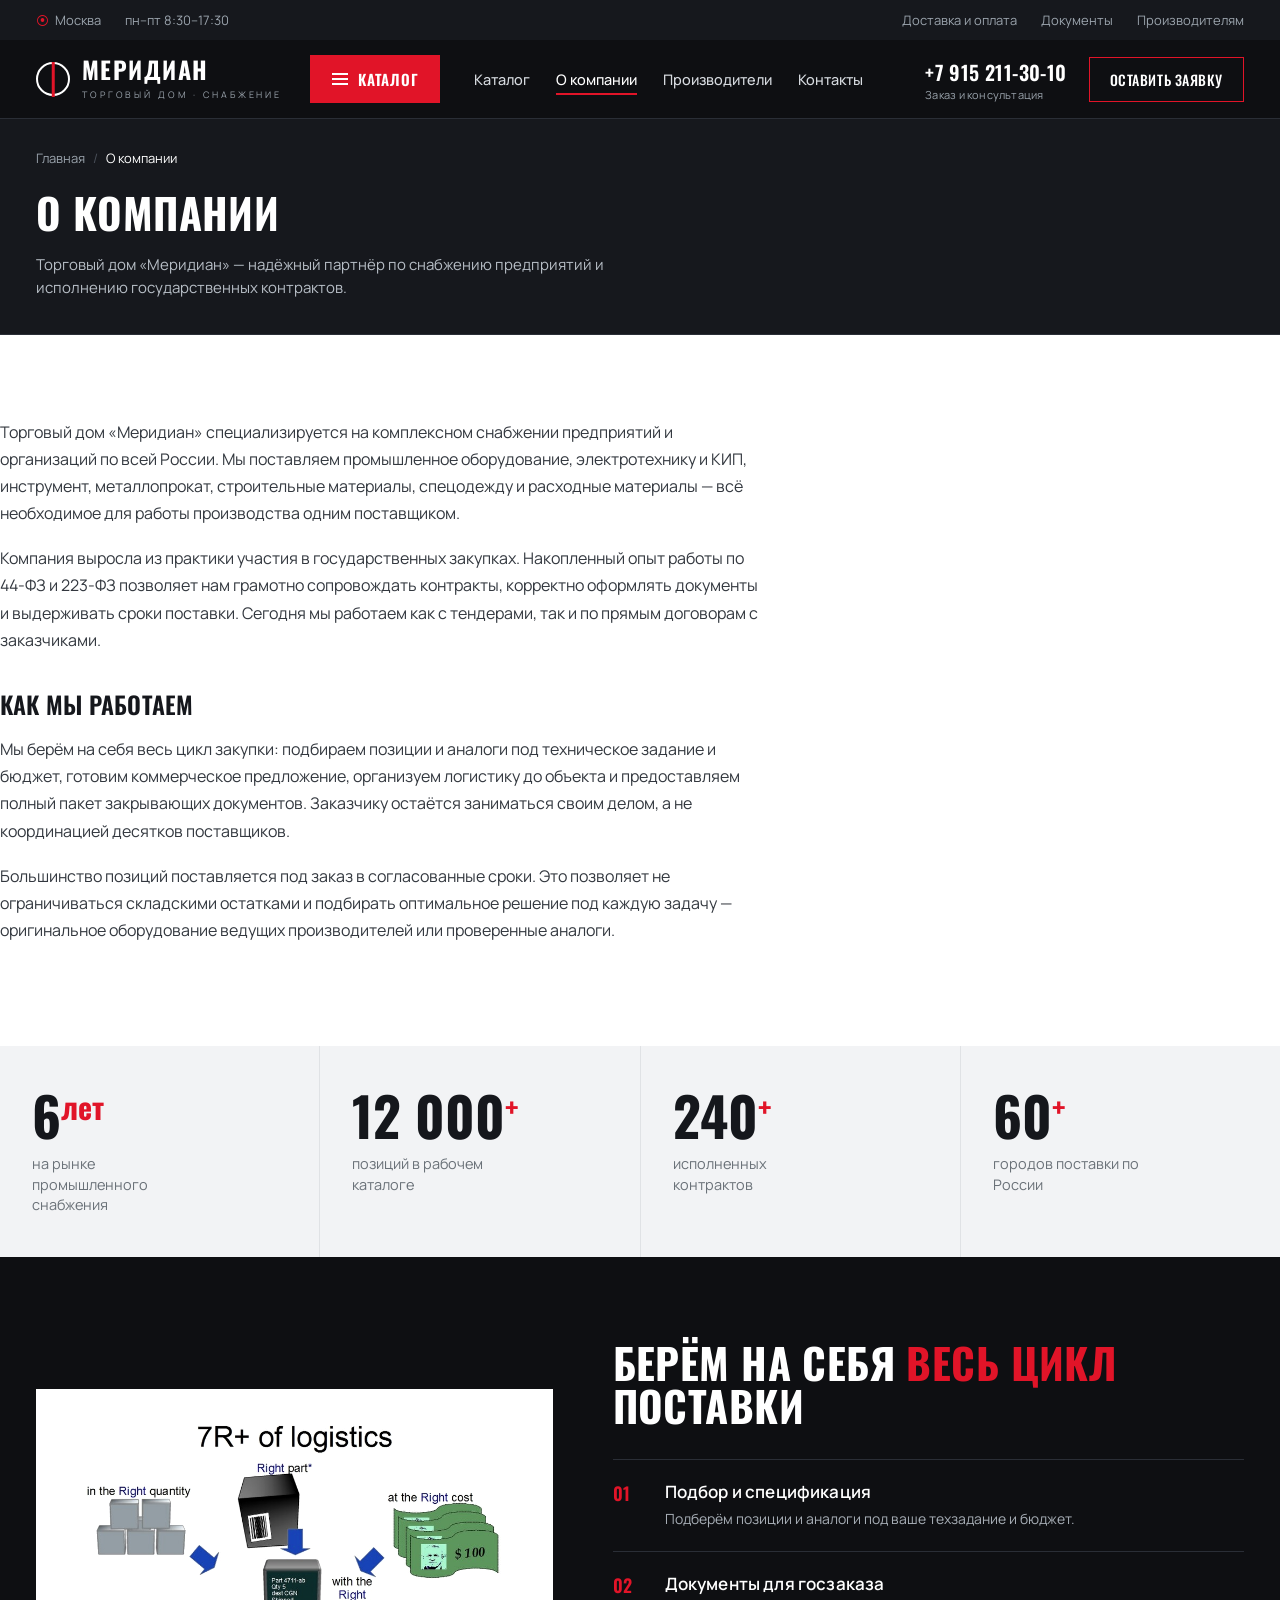
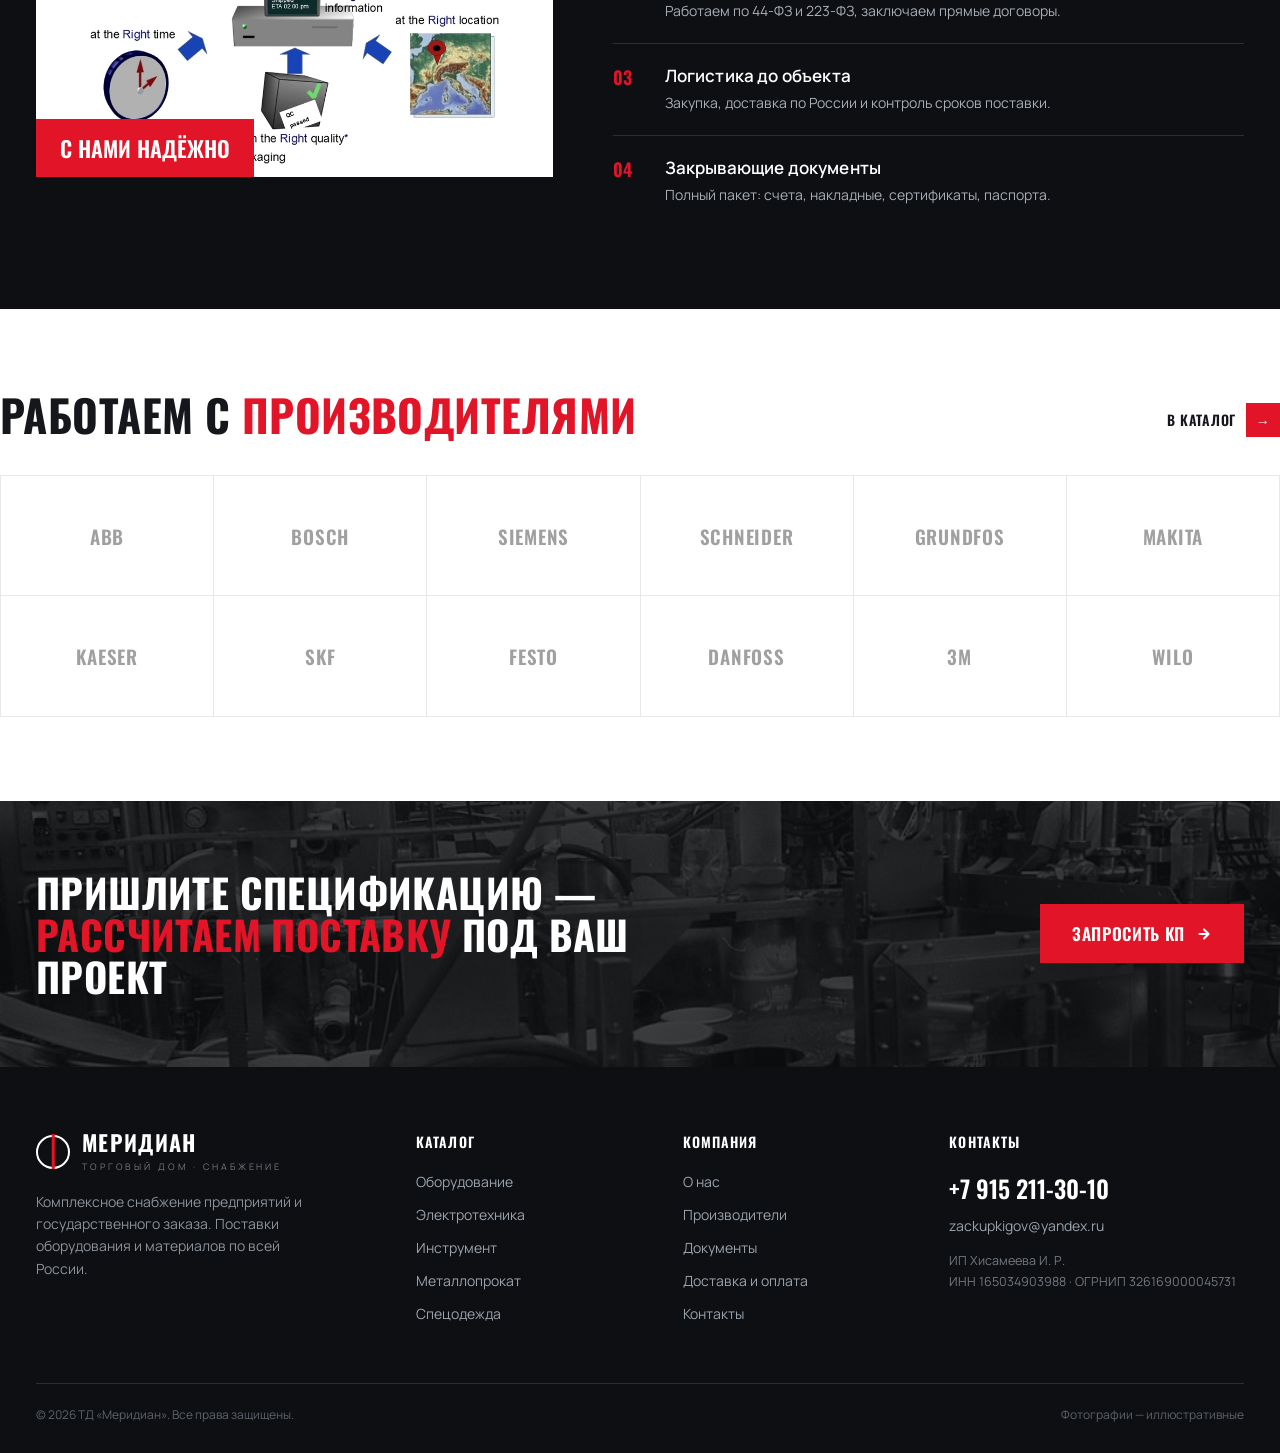
==== commit fa4a1089: "Update: 6 лет на рынке, почта zackupkigov@yandex.ru Co-Authored-By: Claude Opus 4.8 (1M context) <no" ====
--- a/about.html
+++ b/about.html
@@ -8,6 +8,7 @@
 <link rel="preconnect" href="https://fonts.googleapis.com">
 <link rel="preconnect" href="https://fonts.gstatic.com" crossorigin>
 <link href="https://fonts.googleapis.com/css2?family=Oswald:wght@500;600;700&family=Manrope:wght@400;500;600;700&display=swap" rel="stylesheet">
+<script>document.documentElement.className+=" js";</script>
 <link rel="stylesheet" href="assets/styles.css">
 </head>
 <body>
@@ -54,7 +55,7 @@
 </section>
 
 <section class="stats"><div class="wrap">
-  <div class="stat"><b>15<sup>лет</sup></b><span>на рынке промышленного снабжения</span></div>
+  <div class="stat"><b>6<sup>лет</sup></b><span>на рынке промышленного снабжения</span></div>
   <div class="stat"><b>12 000<sup>+</sup></b><span>позиций в рабочем каталоге</span></div>
   <div class="stat"><b>240<sup>+</sup></b><span>исполненных контрактов</span></div>
   <div class="stat"><b>60<sup>+</sup></b><span>городов поставки по России</span></div>
@@ -105,7 +106,7 @@
     <div>
       <h5>Контакты</h5>
       <div class="ph">+7 915 211-30-10</div>
-      <p style="margin-top:8px"><a href="mailto:OLEG.GORDEEV.96@MAIL.RU">OLEG.GORDEEV.96@MAIL.RU</a></p>
+      <p style="margin-top:8px"><a href="mailto:zackupkigov@yandex.ru">zackupkigov@yandex.ru</a></p>
       <p class="foot-req">ИП Хисамеева И. Р.<br>ИНН 165034903988 · ОГРНИП 326169000045731</p>
     </div>
   </div>
--- a/assets/styles.css
+++ b/assets/styles.css
@@ -216,8 +216,8 @@
 .related .prod-grid{grid-template-columns:repeat(4,1fr)}
 
 /* ===== REVEAL ===== */
-.reveal{opacity:0;transform:translateY(22px);transition:opacity .7s cubic-bezier(.2,.7,.2,1),transform .7s cubic-bezier(.2,.7,.2,1)}
-.reveal.in{opacity:1;transform:none}
+.js .reveal{opacity:0;transform:translateY(22px);transition:opacity .7s cubic-bezier(.2,.7,.2,1),transform .7s cubic-bezier(.2,.7,.2,1)}
+.js .reveal.in{opacity:1;transform:none}
 
 @media(max-width:1040px){
   .cat-grid{grid-template-columns:repeat(2,1fr)}
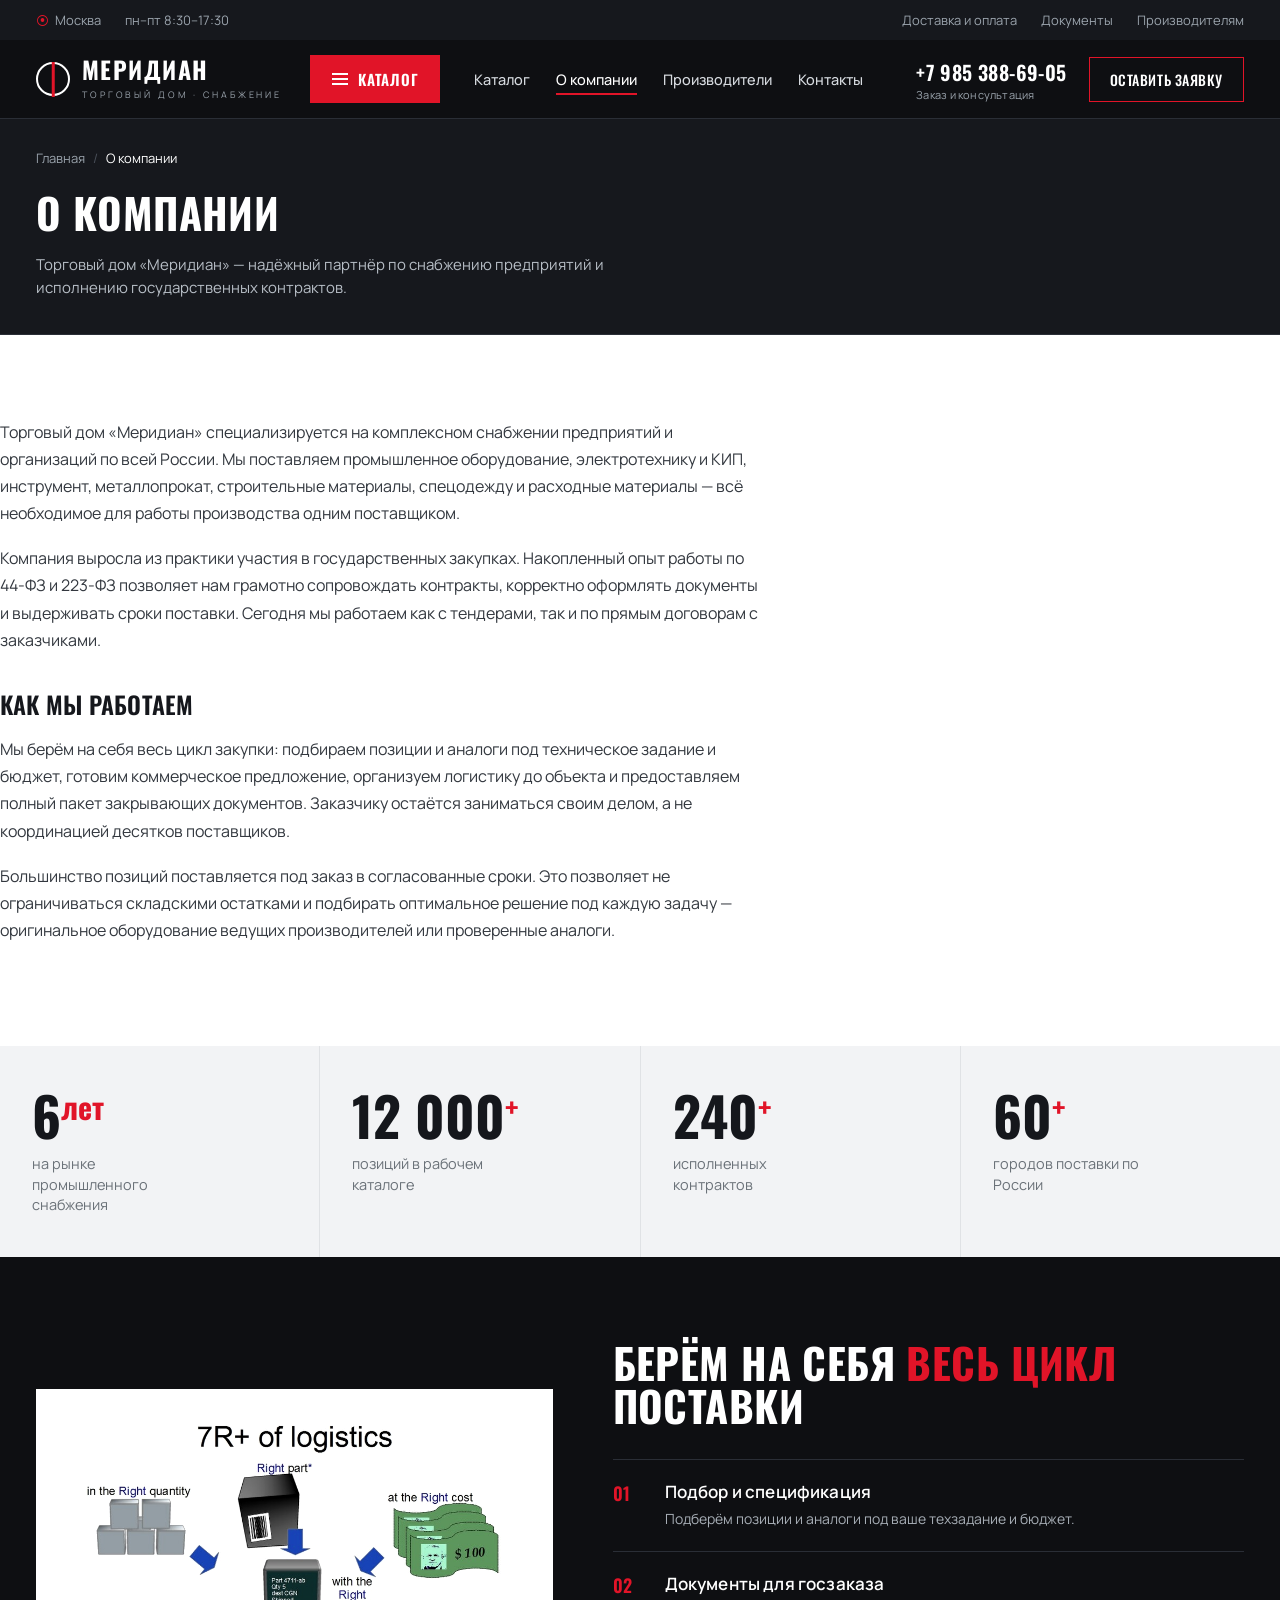
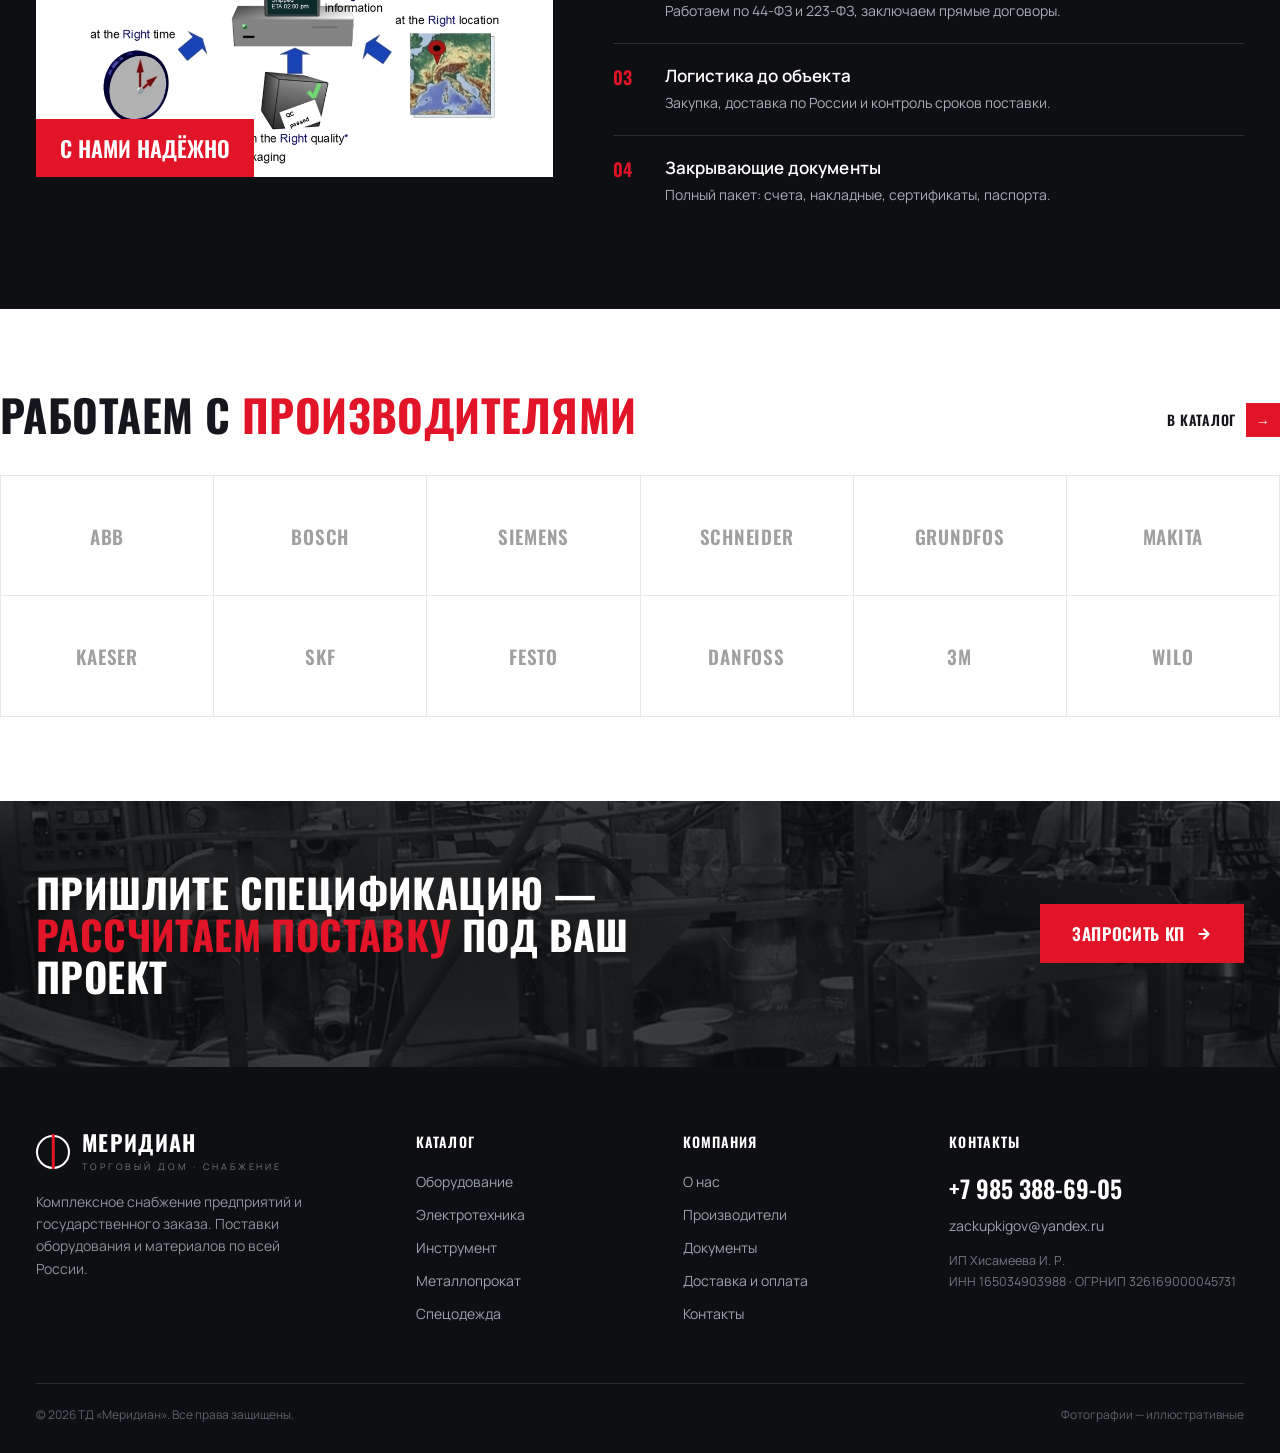
==== commit d3bdf1e3: "Обновить контактный телефон на +7 985 388-69-05 Co-Authored-By: Claude Opus 4.8 (1M context) <norepl" ====
--- a/about.html
+++ b/about.html
@@ -28,7 +28,7 @@
     <a href="contacts.html">Контакты</a>
   </nav>
   <div class="right">
-    <div class="phone">+7 915 211-30-10<small>Заказ и консультация</small></div>
+    <div class="phone">+7 985 388-69-05<small>Заказ и консультация</small></div>
     <a class="btn-req" href="contacts.html">Оставить заявку</a>
     <button class="mob-toggle" aria-label="Меню"><i></i><i></i><i></i></button>
   </div>
@@ -105,7 +105,7 @@
     <div><h5>Компания</h5><ul><li><a href="about.html">О нас</a></li><li><a href="index.html#brands">Производители</a></li><li><a href="contacts.html">Документы</a></li><li><a href="contacts.html">Доставка и оплата</a></li><li><a href="contacts.html">Контакты</a></li></ul></div>
     <div>
       <h5>Контакты</h5>
-      <div class="ph">+7 915 211-30-10</div>
+      <div class="ph">+7 985 388-69-05</div>
       <p style="margin-top:8px"><a href="mailto:zackupkigov@yandex.ru">zackupkigov@yandex.ru</a></p>
       <p class="foot-req">ИП Хисамеева И. Р.<br>ИНН 165034903988 · ОГРНИП 326169000045731</p>
     </div>
